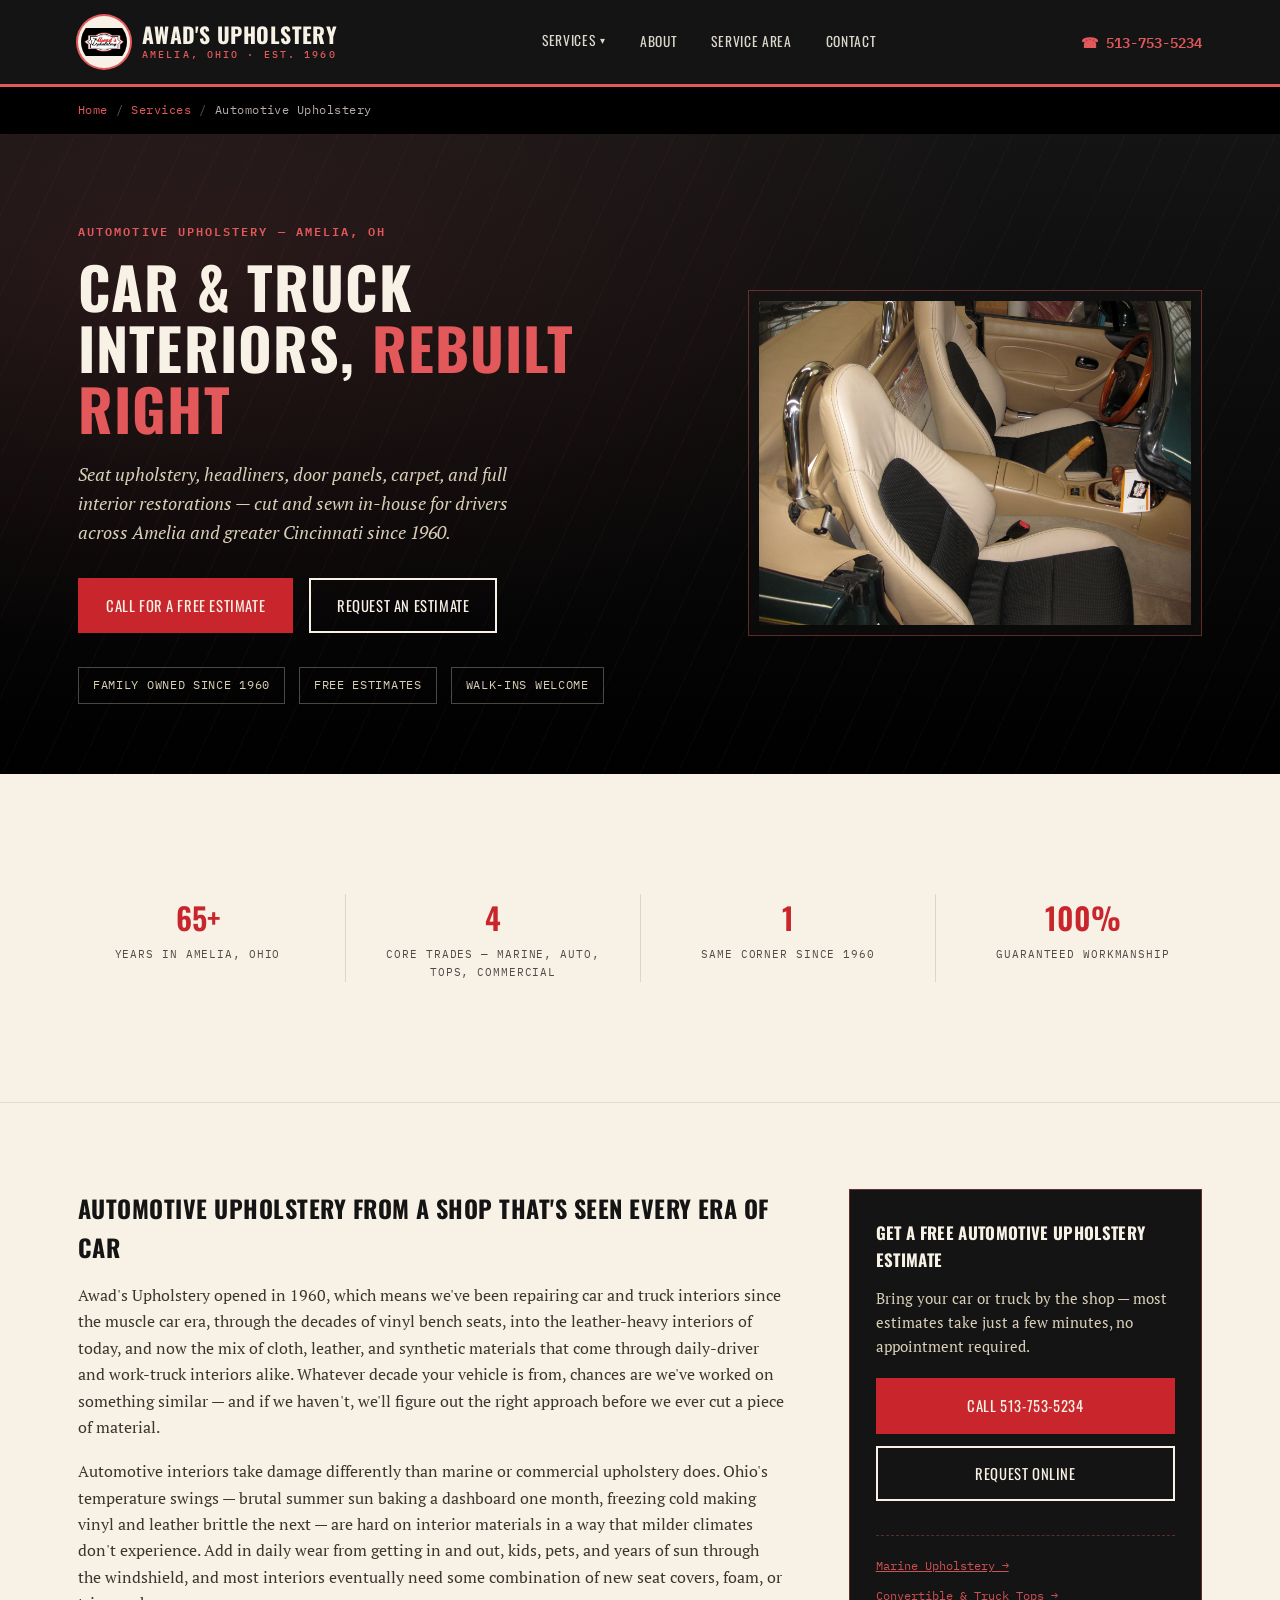
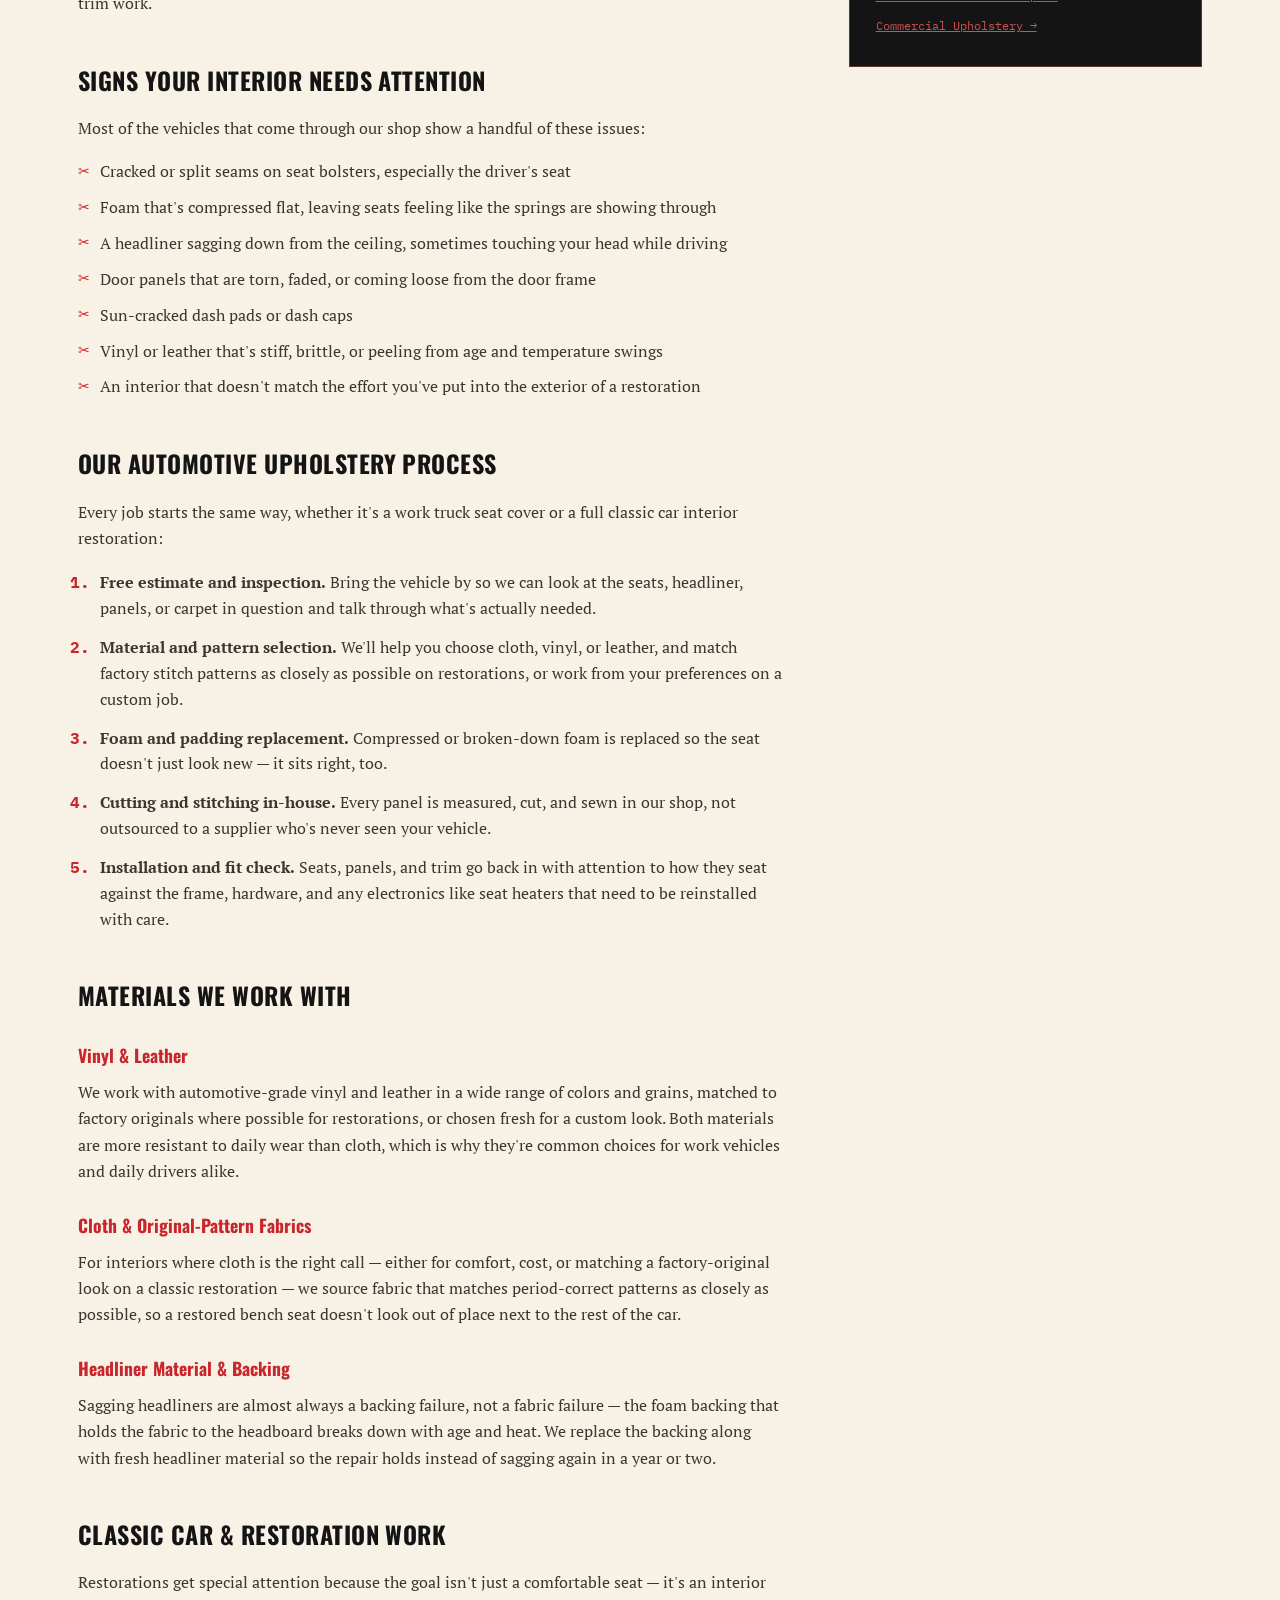
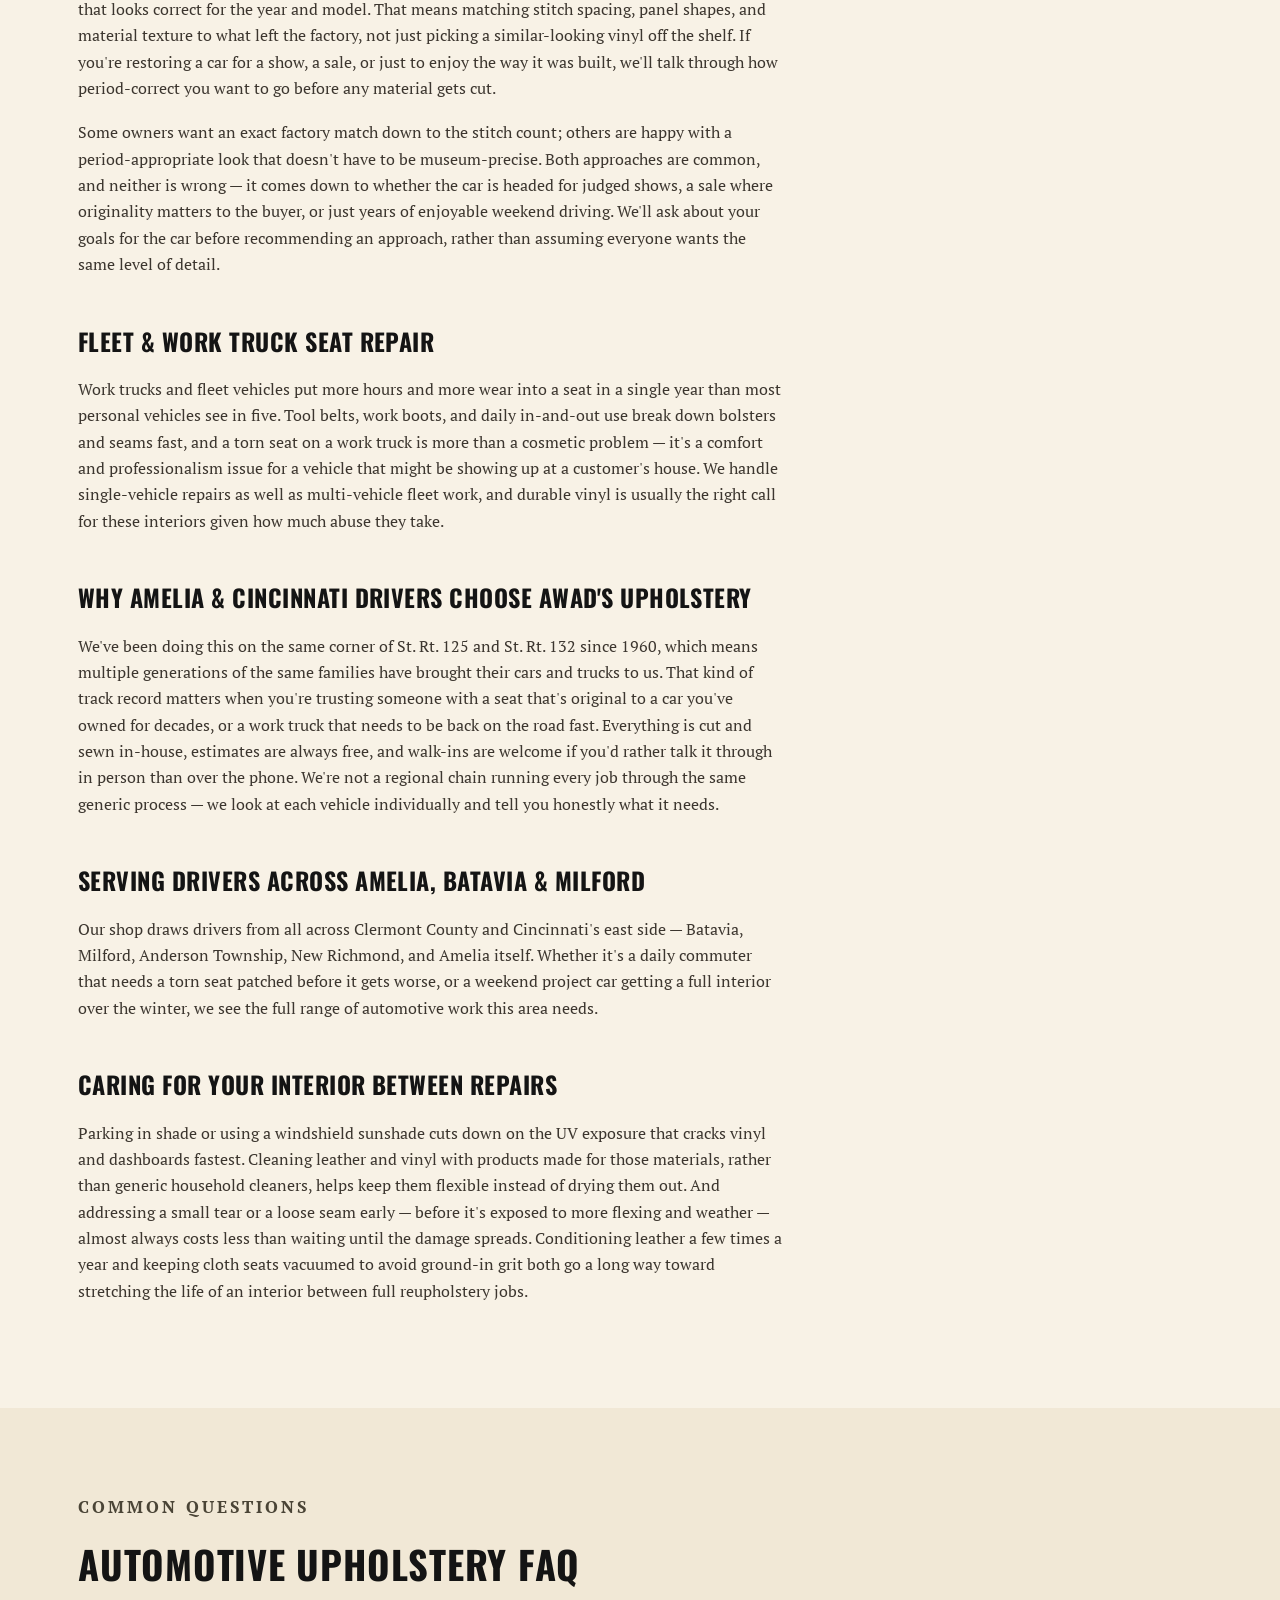
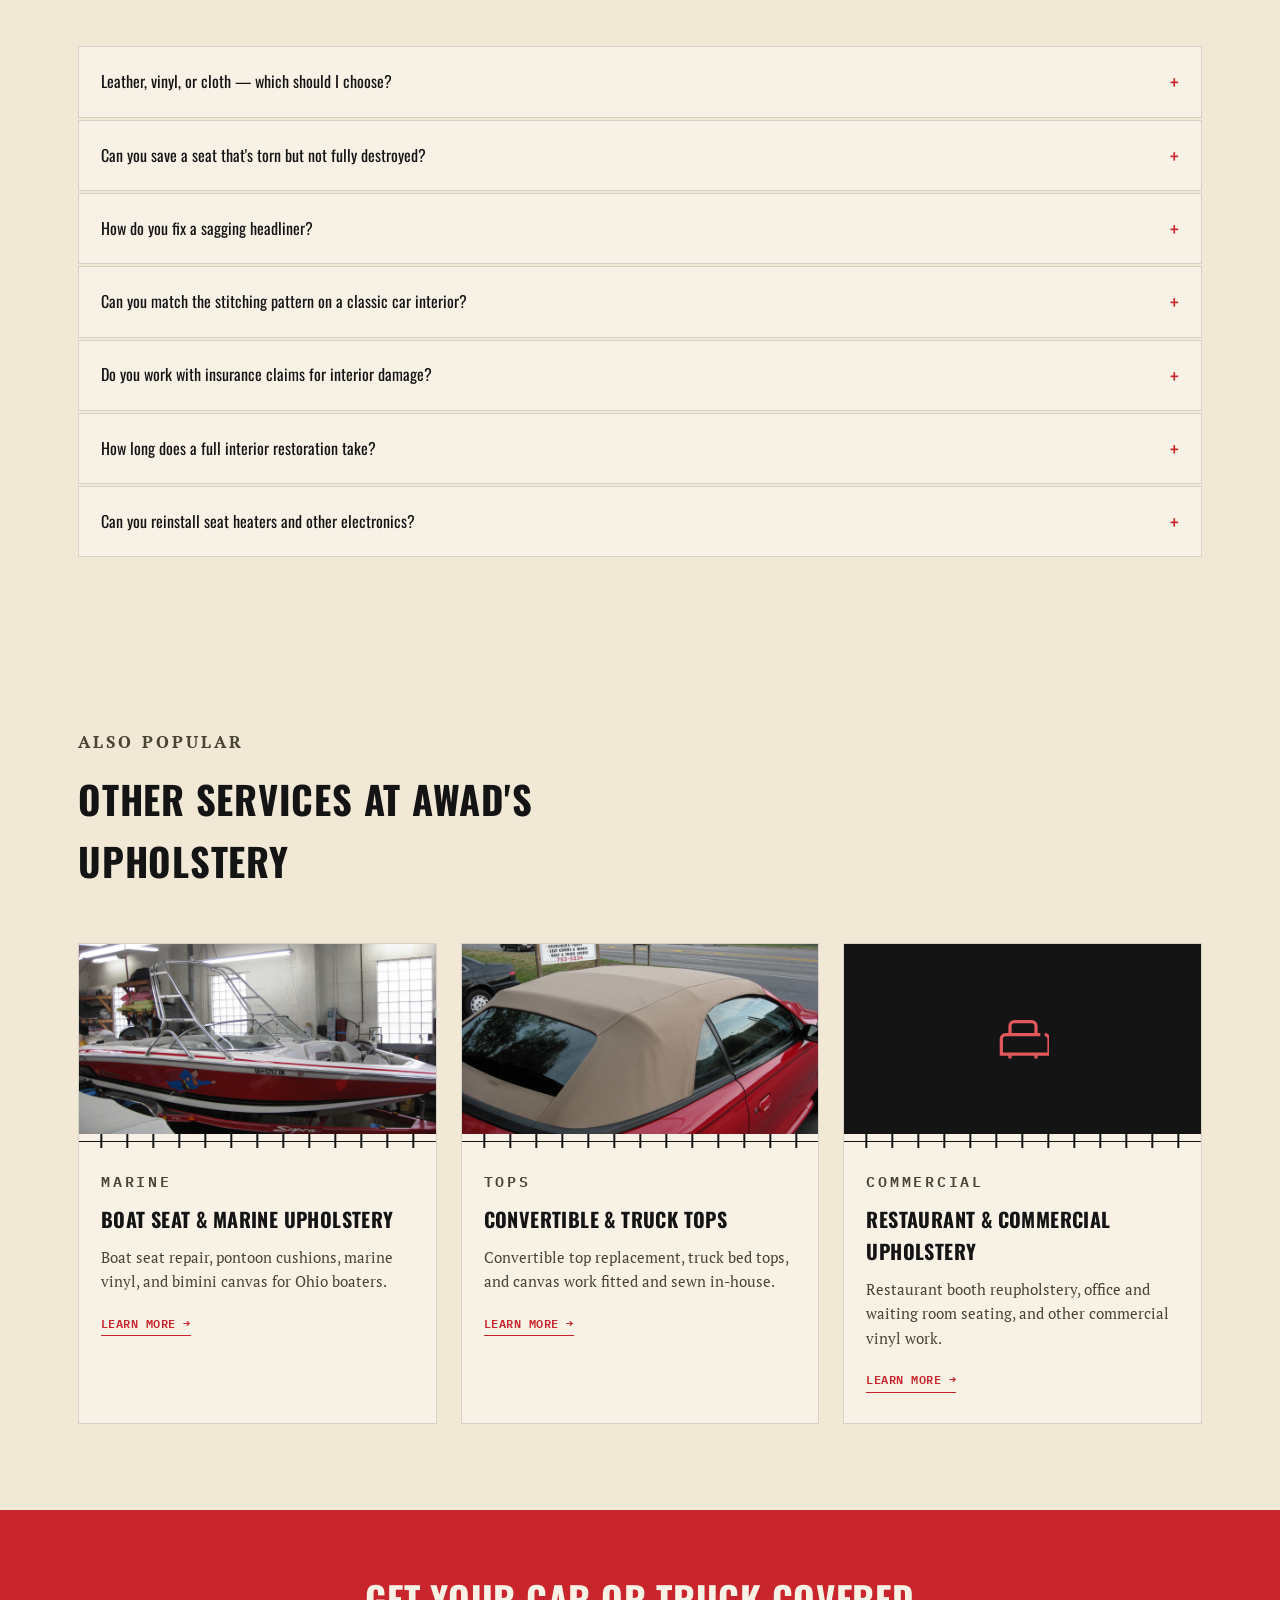
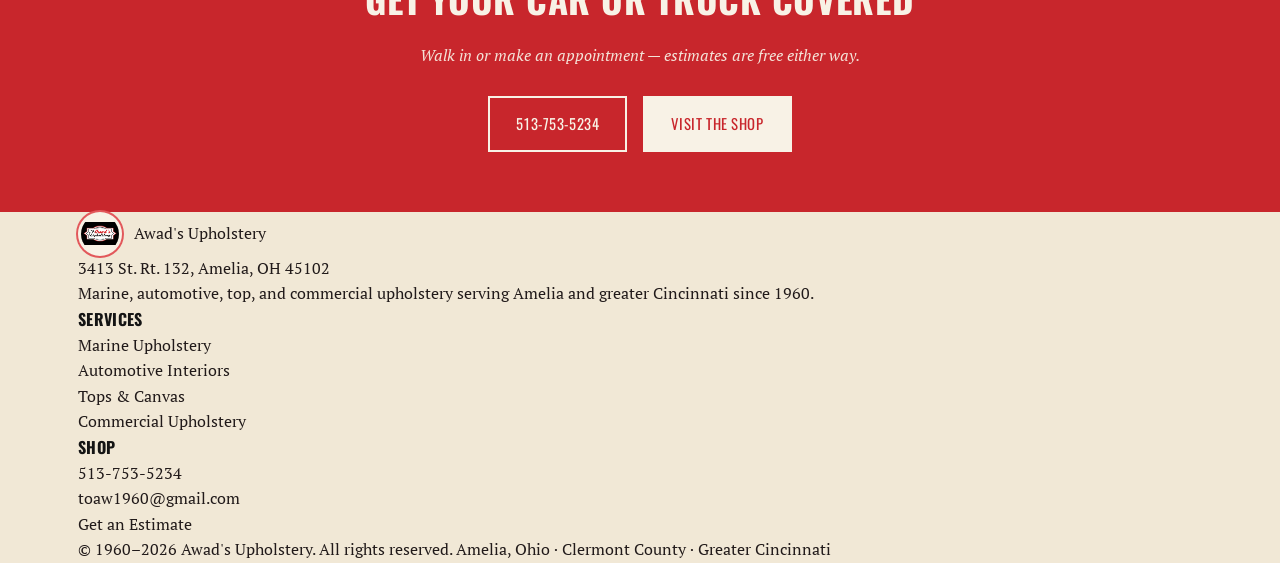
==== automotive-upholstery.html @ be7a77b3 "Build out multi-page site with dedicated service pages for SEO Extract shared CSS to css/styles.css," ====
<!DOCTYPE html>
<html lang="en">
<head>
<meta charset="UTF-8">
<meta name="viewport" content="width=device-width, initial-scale=1.0">
<title>Automotive Upholstery & Car Interior Repair in Amelia, OH | Awad's Upholstery</title>
<meta name="description" content="Car and truck seat upholstery, headliners, door panels, and full interior restorations at Awad's Upholstery in Amelia, Ohio. Serving Cincinnati drivers since 1960. Free estimates.">
<meta name="keywords" content="auto upholstery Amelia Ohio, car seat repair Cincinnati, headliner repair Ohio, door panel replacement, car interior restoration Clermont County, truck seat upholstery Batavia Ohio, classic car interior restoration Ohio">
<link rel="canonical" href="https://www.awadsupholstery.com/automotive-upholstery.html">

<meta property="og:type" content="website">
<meta property="og:title" content="Automotive Upholstery & Car Interior Repair | Awad's Upholstery">
<meta property="og:description" content="Car and truck seat upholstery, headliners, door panels, and full interior restorations in Amelia, Ohio since 1960.">
<meta property="og:url" content="https://www.awadsupholstery.com/automotive-upholstery.html">

<link rel="preconnect" href="https://fonts.googleapis.com">
<link rel="preconnect" href="https://fonts.gstatic.com" crossorigin>
<link href="https://fonts.googleapis.com/css2?family=Oswald:wght@400;500;600;700&family=PT+Serif:ital,wght@0,400;0,700;1,400&family=IBM+Plex+Mono:wght@500;600&display=swap" rel="stylesheet">
<link rel="stylesheet" href="css/styles.css">

<script type="application/ld+json">
{
  "@context": "https://schema.org",
  "@type": "Service",
  "serviceType": "Automotive Upholstery",
  "name": "Car & Truck Interior Upholstery",
  "provider": {
    "@type": "LocalBusiness",
    "name": "Awad's Upholstery",
    "image": "https://www.awadsupholstery.com/logo.png",
    "telephone": "+1-513-753-5234",
    "address": {
      "@type": "PostalAddress",
      "streetAddress": "3413 St. Rt. 132",
      "addressLocality": "Amelia",
      "addressRegion": "OH",
      "postalCode": "45102",
      "addressCountry": "US"
    }
  },
  "areaServed": ["Amelia OH","Cincinnati OH","Batavia OH","Milford OH","New Richmond OH","Anderson Township OH","Clermont County OH"],
  "url": "https://www.awadsupholstery.com/automotive-upholstery.html"
}
</script>
</head>
<body>

<header>
  <div class="nav-row">
    <a href="index.html" class="logo">
      <span class="logo-badge"><img src="images/logo-badge.png" alt="Awad's Upholstery logo"></span>
      <span class="logo-text">AWAD'S UPHOLSTERY<span>AMELIA, OHIO · EST. 1960</span></span>
    </a>
    <nav>
      <ul>
        <li class="has-dropdown">
          <a href="index.html#services">Services</a>
          <ul class="dropdown">
            <li><a href="marine-upholstery.html">Marine Upholstery</a></li>
            <li><a href="automotive-upholstery.html">Automotive Upholstery</a></li>
            <li><a href="convertible-truck-tops.html">Convertible &amp; Truck Tops</a></li>
            <li><a href="commercial-upholstery.html">Commercial Upholstery</a></li>
          </ul>
        </li>
        <li><a href="index.html#about">About</a></li>
        <li><a href="index.html#area">Service Area</a></li>
        <li><a href="index.html#contact">Contact</a></li>
      </ul>
    </nav>
    <a class="nav-phone" href="tel:+15137535234">☎ 513-753-5234</a>
    <button class="menu-toggle" aria-label="Menu">☰</button>
  </div>
</header>

<div class="breadcrumb">
  <div class="wrap"><a href="index.html">Home</a><span class="sep">/</span><a href="index.html#services">Services</a><span class="sep">/</span>Automotive Upholstery</div>
</div>

<section class="hero page-hero">
  <div class="wrap hero-grid">
    <div>
      <p class="eyebrow" style="color:var(--brass);">Automotive Upholstery — Amelia, OH</p>
      <h1>Car &amp; Truck Interiors, <em>Rebuilt Right</em></h1>
      <p class="lede">Seat upholstery, headliners, door panels, carpet, and full interior restorations — cut and sewn in-house for drivers across Amelia and greater Cincinnati since 1960.</p>
      <div class="cta-row">
        <a href="tel:+15137535234" class="btn btn-rust">Call for a Free Estimate</a>
        <a href="index.html#contact" class="btn btn-outline">Request an Estimate</a>
      </div>
      <div class="hero-badges">
        <span class="badge">Family Owned Since 1960</span>
        <span class="badge">Free Estimates</span>
        <span class="badge">Walk-Ins Welcome</span>
      </div>
    </div>
    <div class="hero-photo">
      <img src="images/automotive-interior.jpg" alt="Car interior seat upholstery restoration at Awad's Upholstery in Amelia, Ohio">
    </div>
  </div>
</section>

<section class="trust">
  <div class="wrap trust-grid">
    <div class="trust-item"><div class="num">65+</div><div class="cap">Years in Amelia, Ohio</div></div>
    <div class="trust-item"><div class="num">4</div><div class="cap">Core Trades — Marine, Auto, Tops, Commercial</div></div>
    <div class="trust-item"><div class="num">1</div><div class="cap">Same Corner Since 1960</div></div>
    <div class="trust-item"><div class="num">100%</div><div class="cap">Guaranteed Workmanship</div></div>
  </div>
</section>

<section class="content">
  <div class="wrap content-grid">
    <div class="prose">

      <h2>Automotive Upholstery From a Shop That's Seen Every Era of Car</h2>
      <p>Awad's Upholstery opened in 1960, which means we've been repairing car and truck interiors since the muscle car era, through the decades of vinyl bench seats, into the leather-heavy interiors of today, and now the mix of cloth, leather, and synthetic materials that come through daily-driver and work-truck interiors alike. Whatever decade your vehicle is from, chances are we've worked on something similar — and if we haven't, we'll figure out the right approach before we ever cut a piece of material.</p>
      <p>Automotive interiors take damage differently than marine or commercial upholstery does. Ohio's temperature swings — brutal summer sun baking a dashboard one month, freezing cold making vinyl and leather brittle the next — are hard on interior materials in a way that milder climates don't experience. Add in daily wear from getting in and out, kids, pets, and years of sun through the windshield, and most interiors eventually need some combination of new seat covers, foam, or trim work.</p>

      <h2>Signs Your Interior Needs Attention</h2>
      <p>Most of the vehicles that come through our shop show a handful of these issues:</p>
      <ul>
        <li>Cracked or split seams on seat bolsters, especially the driver's seat</li>
        <li>Foam that's compressed flat, leaving seats feeling like the springs are showing through</li>
        <li>A headliner sagging down from the ceiling, sometimes touching your head while driving</li>
        <li>Door panels that are torn, faded, or coming loose from the door frame</li>
        <li>Sun-cracked dash pads or dash caps</li>
        <li>Vinyl or leather that's stiff, brittle, or peeling from age and temperature swings</li>
        <li>An interior that doesn't match the effort you've put into the exterior of a restoration</li>
      </ul>

      <h2>Our Automotive Upholstery Process</h2>
      <p>Every job starts the same way, whether it's a work truck seat cover or a full classic car interior restoration:</p>
      <ol>
        <li><strong>Free estimate and inspection.</strong> Bring the vehicle by so we can look at the seats, headliner, panels, or carpet in question and talk through what's actually needed.</li>
        <li><strong>Material and pattern selection.</strong> We'll help you choose cloth, vinyl, or leather, and match factory stitch patterns as closely as possible on restorations, or work from your preferences on a custom job.</li>
        <li><strong>Foam and padding replacement.</strong> Compressed or broken-down foam is replaced so the seat doesn't just look new — it sits right, too.</li>
        <li><strong>Cutting and stitching in-house.</strong> Every panel is measured, cut, and sewn in our shop, not outsourced to a supplier who's never seen your vehicle.</li>
        <li><strong>Installation and fit check.</strong> Seats, panels, and trim go back in with attention to how they seat against the frame, hardware, and any electronics like seat heaters that need to be reinstalled with care.</li>
      </ol>

      <h2>Materials We Work With</h2>

      <h3>Vinyl &amp; Leather</h3>
      <p>We work with automotive-grade vinyl and leather in a wide range of colors and grains, matched to factory originals where possible for restorations, or chosen fresh for a custom look. Both materials are more resistant to daily wear than cloth, which is why they're common choices for work vehicles and daily drivers alike.</p>

      <h3>Cloth &amp; Original-Pattern Fabrics</h3>
      <p>For interiors where cloth is the right call — either for comfort, cost, or matching a factory-original look on a classic restoration — we source fabric that matches period-correct patterns as closely as possible, so a restored bench seat doesn't look out of place next to the rest of the car.</p>

      <h3>Headliner Material &amp; Backing</h3>
      <p>Sagging headliners are almost always a backing failure, not a fabric failure — the foam backing that holds the fabric to the headboard breaks down with age and heat. We replace the backing along with fresh headliner material so the repair holds instead of sagging again in a year or two.</p>

      <h2>Classic Car &amp; Restoration Work</h2>
      <p>Restorations get special attention because the goal isn't just a comfortable seat — it's an interior that looks correct for the year and model. That means matching stitch spacing, panel shapes, and material texture to what left the factory, not just picking a similar-looking vinyl off the shelf. If you're restoring a car for a show, a sale, or just to enjoy the way it was built, we'll talk through how period-correct you want to go before any material gets cut.</p>
      <p>Some owners want an exact factory match down to the stitch count; others are happy with a period-appropriate look that doesn't have to be museum-precise. Both approaches are common, and neither is wrong — it comes down to whether the car is headed for judged shows, a sale where originality matters to the buyer, or just years of enjoyable weekend driving. We'll ask about your goals for the car before recommending an approach, rather than assuming everyone wants the same level of detail.</p>

      <h2>Fleet &amp; Work Truck Seat Repair</h2>
      <p>Work trucks and fleet vehicles put more hours and more wear into a seat in a single year than most personal vehicles see in five. Tool belts, work boots, and daily in-and-out use break down bolsters and seams fast, and a torn seat on a work truck is more than a cosmetic problem — it's a comfort and professionalism issue for a vehicle that might be showing up at a customer's house. We handle single-vehicle repairs as well as multi-vehicle fleet work, and durable vinyl is usually the right call for these interiors given how much abuse they take.</p>

      <h2>Why Amelia &amp; Cincinnati Drivers Choose Awad's Upholstery</h2>
      <p>We've been doing this on the same corner of St. Rt. 125 and St. Rt. 132 since 1960, which means multiple generations of the same families have brought their cars and trucks to us. That kind of track record matters when you're trusting someone with a seat that's original to a car you've owned for decades, or a work truck that needs to be back on the road fast. Everything is cut and sewn in-house, estimates are always free, and walk-ins are welcome if you'd rather talk it through in person than over the phone. We're not a regional chain running every job through the same generic process — we look at each vehicle individually and tell you honestly what it needs.</p>

      <h2>Serving Drivers Across Amelia, Batavia &amp; Milford</h2>
      <p>Our shop draws drivers from all across Clermont County and Cincinnati's east side — Batavia, Milford, Anderson Township, New Richmond, and Amelia itself. Whether it's a daily commuter that needs a torn seat patched before it gets worse, or a weekend project car getting a full interior over the winter, we see the full range of automotive work this area needs.</p>

      <h2>Caring for Your Interior Between Repairs</h2>
      <p>Parking in shade or using a windshield sunshade cuts down on the UV exposure that cracks vinyl and dashboards fastest. Cleaning leather and vinyl with products made for those materials, rather than generic household cleaners, helps keep them flexible instead of drying them out. And addressing a small tear or a loose seam early — before it's exposed to more flexing and weather — almost always costs less than waiting until the damage spreads. Conditioning leather a few times a year and keeping cloth seats vacuumed to avoid ground-in grit both go a long way toward stretching the life of an interior between full reupholstery jobs.</p>

    </div>

    <aside class="side-cta">
      <h3>Get a Free Automotive Upholstery Estimate</h3>
      <p>Bring your car or truck by the shop — most estimates take just a few minutes, no appointment required.</p>
      <a href="tel:+15137535234" class="btn btn-rust">Call 513-753-5234</a>
      <a href="index.html#contact" class="btn btn-outline">Request Online</a>
      <ul>
        <li><a href="marine-upholstery.html">Marine Upholstery →</a></li>
        <li><a href="convertible-truck-tops.html">Convertible &amp; Truck Tops →</a></li>
        <li><a href="commercial-upholstery.html">Commercial Upholstery →</a></li>
      </ul>
    </aside>
  </div>
</section>

<section>
  <div class="wrap">
    <div class="section-head">
      <p class="eyebrow">Common Questions</p>
      <h2>Automotive Upholstery FAQ</h2>
    </div>
    <div class="faq-list">
      <details class="faq-item">
        <summary>Leather, vinyl, or cloth — which should I choose?</summary>
        <div class="faq-answer"><p>It depends on your budget, how the vehicle is used, and whether you're matching an original interior. Leather and vinyl hold up better to daily wear and are easier to clean; cloth is often the right call for a period-correct restoration. We'll talk through the trade-offs at your estimate.</p></div>
      </details>
      <details class="faq-item">
        <summary>Can you save a seat that's torn but not fully destroyed?</summary>
        <div class="faq-answer"><p>Often, yes. A single torn seam or panel can frequently be repaired without redoing the whole seat, as long as the surrounding material and foam are still in good shape. We'll let you know honestly whether a repair or full reupholstery makes more sense.</p></div>
      </details>
      <details class="faq-item">
        <summary>How do you fix a sagging headliner?</summary>
        <div class="faq-answer"><p>We remove the headliner panel, strip the old fabric and failed foam backing, and install new headliner material with fresh backing so it holds its shape against the headboard instead of sagging again.</p></div>
      </details>
      <details class="faq-item">
        <summary>Can you match the stitching pattern on a classic car interior?</summary>
        <div class="faq-answer"><p>Matching factory stitch spacing and panel shapes is a normal part of restoration work for us. Bring in photos or the original material if you have it, and we'll work to get as close to period-correct as possible.</p></div>
      </details>
      <details class="faq-item">
        <summary>Do you work with insurance claims for interior damage?</summary>
        <div class="faq-answer"><p>We can provide a written estimate you can submit to your insurance company for interior damage from an accident or other covered event. Bring in any claim paperwork you have and we'll work with what you need.</p></div>
      </details>
      <details class="faq-item">
        <summary>How long does a full interior restoration take?</summary>
        <div class="faq-answer"><p>A single seat repair might be quick, while a full interior — seats, headliner, door panels, and carpet — takes longer, especially on a restoration where pattern matching is involved. We'll give you a realistic timeline at your free estimate.</p></div>
      </details>
      <details class="faq-item">
        <summary>Can you reinstall seat heaters and other electronics?</summary>
        <div class="faq-answer"><p>Yes. When a seat has built-in heating elements or other wiring, we take care during teardown and reinstallation so those components go back in working order along with the new upholstery.</p></div>
      </details>
    </div>
  </div>
</section>

<section class="services">
  <div class="wrap">
    <div class="section-head">
      <p class="eyebrow">Also Popular</p>
      <h2>Other Services at Awad's Upholstery</h2>
    </div>
    <div class="related-grid">
      <div class="service-card">
        <a href="marine-upholstery.html"><div class="service-media"><img src="images/marine-boat.jpg" alt="Boat seat and marine upholstery repair at Awad's Upholstery"></div></a>
        <div class="stitch navy"></div>
        <div class="service-body">
          <p class="eyebrow">Marine</p>
          <h3><a href="marine-upholstery.html">Boat Seat &amp; Marine Upholstery</a></h3>
          <p>Boat seat repair, pontoon cushions, marine vinyl, and bimini canvas for Ohio boaters.</p>
          <a href="marine-upholstery.html" class="card-link">Learn More →</a>
        </div>
      </div>
      <div class="service-card">
        <a href="convertible-truck-tops.html"><div class="service-media"><img src="images/tops-convertible.jpg" alt="Convertible top replacement at Awad's Upholstery in Amelia, Ohio"></div></a>
        <div class="stitch navy"></div>
        <div class="service-body">
          <p class="eyebrow">Tops</p>
          <h3><a href="convertible-truck-tops.html">Convertible &amp; Truck Tops</a></h3>
          <p>Convertible top replacement, truck bed tops, and canvas work fitted and sewn in-house.</p>
          <a href="convertible-truck-tops.html" class="card-link">Learn More →</a>
        </div>
      </div>
      <div class="service-card">
        <a href="commercial-upholstery.html"><div class="service-media icon">
          <svg viewBox="0 0 24 24" fill="none" stroke="currentColor" stroke-width="1.5"><path d="M4 10h16M4 10a2 2 0 00-2 2v7h2m18-9a2 2 0 012 2v7h-2M6 19v2m12-2v2M6 10V6a2 2 0 012-2h8a2 2 0 012 2v4M2 19h20"/></svg>
        </div></a>
        <div class="stitch navy"></div>
        <div class="service-body">
          <p class="eyebrow">Commercial</p>
          <h3><a href="commercial-upholstery.html">Restaurant &amp; Commercial Upholstery</a></h3>
          <p>Restaurant booth reupholstery, office and waiting room seating, and other commercial vinyl work.</p>
          <a href="commercial-upholstery.html" class="card-link">Learn More →</a>
        </div>
      </div>
    </div>
  </div>
</section>

<div class="cta-banner">
  <div class="wrap">
    <h2>Get Your Car or Truck Covered</h2>
    <p>Walk in or make an appointment — estimates are free either way.</p>
    <div class="cta-row">
      <a href="tel:+15137535234" class="btn btn-outline">513-753-5234</a>
      <a href="index.html#contact" class="btn" style="background:var(--canvas-light); color:var(--rust); border-color:var(--canvas-light);">Visit the Shop</a>
    </div>
  </div>
</div>

<footer>
  <div class="wrap">
    <div class="footer-grid">
      <div>
        <div class="footer-logo" style="display:flex; align-items:center; gap:12px;">
          <span class="logo-badge" style="width:44px; height:44px;"><img src="images/logo-badge.png" alt="Awad's Upholstery logo"></span>
          Awad's Upholstery
        </div>
        <p>3413 St. Rt. 132, Amelia, OH 45102</p>
        <p>Marine, automotive, top, and commercial upholstery serving Amelia and greater Cincinnati since 1960.</p>
      </div>
      <div>
        <h4>Services</h4>
        <ul>
          <li><a href="marine-upholstery.html">Marine Upholstery</a></li>
          <li><a href="automotive-upholstery.html">Automotive Interiors</a></li>
          <li><a href="convertible-truck-tops.html">Tops &amp; Canvas</a></li>
          <li><a href="commercial-upholstery.html">Commercial Upholstery</a></li>
        </ul>
      </div>
      <div>
        <h4>Shop</h4>
        <ul>
          <li><a href="tel:+15137535234">513-753-5234</a></li>
          <li><a href="mailto:toaw1960@gmail.com">toaw1960@gmail.com</a></li>
          <li><a href="index.html#contact">Get an Estimate</a></li>
        </ul>
      </div>
    </div>
    <div class="footer-bottom">
      <span>© 1960–2026 Awad's Upholstery. All rights reserved.</span>
      <span>Amelia, Ohio · Clermont County · Greater Cincinnati</span>
    </div>
  </div>
</footer>

<script>
  document.querySelector('.menu-toggle')?.addEventListener('click', () => {
    const nav = document.querySelector('nav ul');
    const phone = document.querySelector('.nav-phone');
    const showing = nav.style.display === 'flex';
    nav.style.display = showing ? 'none' : 'flex';
    phone.style.display = showing ? 'none' : 'flex';
    nav.style.flexDirection = 'column';
    nav.style.position = 'absolute';
    nav.style.top = '68px';
    nav.style.left = '0';
    nav.style.right = '0';
    nav.style.background = 'var(--navy)';
    nav.style.padding = '20px 28px';
    nav.style.gap = '16px';
  });
</script>

</body>
</html>
---- css/styles.css ----
:root{
  --navy:#141414;
  --navy-deep:#000000;
  --canvas:#F1E8D6;
  --canvas-light:#F8F2E6;
  --tan:#8C3A35;
  --rust:#C8262C;
  --brass:#E2585B;
  --ink:#211A1A;
  --display: 'Oswald', sans-serif;
  --body: 'PT Serif', serif;
  --mono: 'IBM Plex Mono', monospace;
}

*{box-sizing:border-box; margin:0; padding:0;}
html{scroll-behavior:smooth;}
body{
  font-family:var(--body);
  color:var(--ink);
  background:var(--canvas);
  line-height:1.6;
  -webkit-font-smoothing:antialiased;
}
img{max-width:100%; display:block;}
a{color:inherit; text-decoration:none;}
ul{list-style:none;}
h1,h2,h3,h4{font-family:var(--display); text-transform:uppercase; letter-spacing:0.02em; color:var(--navy);}
.eyebrow{
  font-family:var(--mono);
  font-size:0.72rem;
  letter-spacing:0.18em;
  text-transform:uppercase;
  color:var(--rust);
  font-weight:600;
}
.wrap{max-width:1180px; margin:0 auto; padding:0 28px;}
.btn{
  display:inline-flex;
  align-items:center;
  gap:8px;
  font-family:var(--display);
  text-transform:uppercase;
  letter-spacing:0.04em;
  font-size:0.92rem;
  padding:14px 26px;
  border:2px solid transparent;
  cursor:pointer;
  transition:all .18s ease;
}
.btn-rust{background:var(--rust); color:var(--canvas-light); border-color:var(--rust);}
.btn-rust:hover{background:transparent; color:var(--rust);}
.btn-outline{background:transparent; color:var(--canvas-light); border-color:var(--canvas-light);}
.btn-outline:hover{background:var(--canvas-light); color:var(--navy);}
.btn-navy{background:var(--navy); color:var(--canvas-light); border-color:var(--navy);}
.btn-navy:hover{background:transparent; color:var(--navy);}

/* stitch divider — the signature motif */
.stitch{
  width:100%;
  height:14px;
  background-repeat:repeat-x;
  background-position:center;
  background-size:26px 14px;
  background-image:
    linear-gradient(90deg, transparent 46%, currentColor 46%, currentColor 54%, transparent 54%),
    linear-gradient(90deg, currentColor 0, currentColor 100%);
  background-size:26px 14px, 100% 1px;
  background-position:center, center;
}
.stitch.navy{color:var(--navy);}
.stitch.brass{color:var(--brass);}
.stitch.rust{color:var(--rust);}

/* HEADER */
header{
  position:sticky; top:0; z-index:50;
  background:var(--navy);
  border-bottom:3px solid var(--brass);
}
.nav-row{
  display:flex; align-items:center; justify-content:space-between;
  padding:16px 28px;
  max-width:1180px; margin:0 auto;
}
.logo{
  display:flex; align-items:center; gap:12px;
  font-family:var(--display); font-weight:700; font-size:1.35rem;
  color:var(--canvas-light); letter-spacing:0.02em; line-height:1;
}
.logo-badge{
  width:52px; height:52px; border-radius:50%;
  background:var(--canvas-light);
  display:flex; align-items:center; justify-content:center;
  padding:3px; flex-shrink:0;
  box-shadow:0 0 0 2px var(--brass);
}
.logo-badge img{width:100%; height:100%; object-fit:contain; border-radius:50%;}
.logo-text{display:flex; flex-direction:column;}
.logo-text span{font-family:var(--mono); font-size:0.6rem; letter-spacing:0.22em; color:var(--brass); margin-top:4px; font-weight:500;}
nav ul{display:flex; gap:30px; align-items:center;}
nav a{
  font-family:var(--display); font-size:0.85rem; letter-spacing:0.05em;
  text-transform:uppercase; color:var(--canvas-light); opacity:.88;
  padding:6px 2px; border-bottom:2px solid transparent;
}
nav a:hover{opacity:1; border-color:var(--brass);}
.nav-phone{
  font-family:var(--mono); color:var(--brass); font-size:0.9rem; font-weight:600;
  display:flex; align-items:center; gap:8px;
}
.menu-toggle{display:none; background:none; border:none; color:var(--canvas-light); font-size:1.6rem; cursor:pointer;}

/* nav dropdown */
.has-dropdown{position:relative;}
.has-dropdown > a{display:flex; align-items:center; gap:5px;}
.has-dropdown > a::after{content:"▾"; font-size:0.7em;}
.dropdown{
  display:none; flex-direction:column;
  position:absolute; top:100%; left:0; margin-top:12px;
  background:var(--navy); border:1px solid rgba(226,88,91,0.35);
  min-width:230px; padding:8px 0; gap:0;
  box-shadow:0 18px 30px -14px rgba(0,0,0,0.5);
}
.has-dropdown:hover .dropdown,
.has-dropdown:focus-within .dropdown{display:flex;}
.dropdown li{width:100%;}
.dropdown a{
  display:block; padding:11px 18px; font-size:0.78rem;
  border-bottom:none; white-space:nowrap; opacity:.85;
}
.dropdown a:hover{opacity:1; background:rgba(226,88,91,0.12);}

/* HERO */
.hero{
  background:
    radial-gradient(ellipse at 15% 20%, rgba(226,88,91,0.12), transparent 55%),
    linear-gradient(180deg, var(--navy) 0%, var(--navy-deep) 100%);
  color:var(--canvas-light);
  padding:88px 0 70px;
  position:relative;
  overflow:hidden;
}
.hero::before{
  content:"";
  position:absolute; inset:0;
  background-image: repeating-linear-gradient(115deg, rgba(226,88,91,0.05) 0px, rgba(226,88,91,0.05) 1px, transparent 1px, transparent 34px);
  pointer-events:none;
}
.hero-grid{
  display:grid; grid-template-columns:1.15fr 0.85fr; gap:56px; align-items:center;
  position:relative; z-index:1;
}
.hero h1{
  color:var(--canvas-light);
  font-size:clamp(2.2rem, 4.6vw, 3.6rem);
  line-height:1.06;
  margin:16px 0 20px;
}
.hero h1 em{font-style:normal; color:var(--brass);}
.hero p.lede{
  font-family:var(--body); font-style:italic; font-size:1.15rem;
  color:#D9CFB8; max-width:52ch; margin-bottom:30px;
}
.hero-badges{display:flex; gap:14px; margin-top:34px; flex-wrap:wrap;}
.badge{
  font-family:var(--mono); font-size:0.72rem; letter-spacing:0.06em;
  border:1px solid rgba(241,232,214,0.3); padding:8px 14px;
  color:#D9CFB8; text-transform:uppercase;
}
.cta-row{display:flex; gap:16px; flex-wrap:wrap;}
.hero-panel{
  border:1px solid rgba(226,88,91,0.4);
  background:rgba(20,20,20,0.4);
  padding:34px 30px;
}
.hero-panel h3{color:var(--brass); font-size:1rem; margin-bottom:18px; letter-spacing:0.08em;}
.hero-panel .est-since{
  font-family:var(--display); font-weight:700; font-size:4.2rem; line-height:1;
  color:var(--canvas-light); margin-bottom:6px;
}
.hero-panel .est-since + p{font-family:var(--mono); font-size:0.78rem; color:var(--brass); letter-spacing:0.1em; margin-bottom:26px;}
.hero-stat-list{display:flex; flex-direction:column; gap:14px;}
.hero-stat-list li{
  display:flex; justify-content:space-between; font-family:var(--mono); font-size:0.82rem;
  color:#D9CFB8; border-bottom:1px dashed rgba(241,232,214,0.2); padding-bottom:10px;
}
.hero-stat-list li b{color:var(--canvas-light); font-weight:600;}

/* page hero (service pages) */
.page-hero .hero-photo{
  border:1px solid rgba(226,88,91,0.4); padding:10px; background:rgba(20,20,20,0.4);
}
.page-hero .hero-photo img{filter:grayscale(10%) contrast(1.05);}

/* breadcrumb */
.breadcrumb{
  background:var(--navy-deep); padding:14px 0;
  font-family:var(--mono); font-size:0.74rem; letter-spacing:0.04em;
  color:#B9AFAA;
}
.breadcrumb a{color:var(--brass);}
.breadcrumb a:hover{text-decoration:underline;}
.breadcrumb span.sep{margin:0 8px; opacity:.5;}

/* TRUST STRIP */
.trust{background:var(--canvas-light); border-bottom:1px solid rgba(20,20,20,0.1);}
.trust-grid{
  display:grid; grid-template-columns:repeat(4,1fr);
  padding:34px 0;
}
.trust-item{
  text-align:center; padding:0 18px; border-left:1px solid rgba(20,20,20,0.12);
}
.trust-item:first-child{border-left:none;}
.trust-item .num{font-family:var(--display); font-size:1.9rem; color:var(--rust); font-weight:600;}
.trust-item .cap{font-family:var(--mono); font-size:0.7rem; letter-spacing:0.08em; text-transform:uppercase; color:var(--navy); opacity:.75; margin-top:4px;}

section{padding:86px 0;}
.section-head{max-width:640px; margin-bottom:52px;}
.section-head h2{font-size:clamp(1.7rem,3vw,2.5rem); margin:12px 0 14px;}
.section-head p{font-family:var(--body); color:#4a4436; font-size:1.05rem;}

/* SERVICES */
.services{background:var(--canvas);}
.service-grid{display:grid; grid-template-columns:repeat(4,1fr); gap:24px;}
.service-card{
  background:var(--canvas-light);
  border:1px solid rgba(20,20,20,0.14);
  position:relative;
  padding:0 0 30px;
  transition:transform .2s ease, box-shadow .2s ease;
}
.service-card:hover{transform:translateY(-6px); box-shadow:0 18px 30px -18px rgba(20,20,20,0.35);}
.service-card .stitch{margin-bottom:0;}
.service-media{
  height:190px; overflow:hidden;
  background:var(--navy);
}
.service-media img{width:100%; height:100%; object-fit:cover; transition:transform .3s ease;}
.service-card:hover .service-media img{transform:scale(1.05);}
.service-media.icon{display:flex; align-items:center; justify-content:center; color:var(--brass);}
.service-media.icon svg{width:52px; height:52px;}
.service-body{padding:22px 22px 0;}
.service-body .eyebrow{margin-bottom:8px;}
.service-body h3{font-size:1.25rem; margin-bottom:10px;}
.service-body p{font-size:0.96rem; color:#4a4436; margin-bottom:16px;}
.service-body .kw{font-family:var(--mono); font-size:0.72rem; color:var(--tan); letter-spacing:0.02em;}
.card-link{
  display:inline-flex; align-items:center; gap:6px;
  font-family:var(--mono); font-size:0.76rem; font-weight:600;
  color:var(--rust); letter-spacing:0.04em; text-transform:uppercase;
  border-bottom:1px solid var(--rust); padding-bottom:2px;
}
.card-link:hover{color:var(--tan); border-color:var(--tan);}

/* smaller related-services variant used on service pages */
.related-grid{display:grid; grid-template-columns:repeat(3,1fr); gap:24px;}

/* ABOUT */
.about{background:var(--navy); color:var(--canvas-light); position:relative; overflow:hidden;}
.about-grid{display:grid; grid-template-columns:0.9fr 1.1fr; gap:60px; align-items:center;}
.about-frame{
  border:1px solid rgba(226,88,91,0.5);
  padding:14px;
  position:relative;
}
.about-frame img{filter:grayscale(15%) contrast(1.05);}
.stamp{
  position:absolute; top:-18px; right:-18px;
  background:var(--rust); color:var(--canvas-light);
  font-family:var(--display); font-weight:700; text-transform:uppercase;
  font-size:0.92rem; letter-spacing:0.05em;
  padding:14px 16px; transform:rotate(6deg);
  border:2px solid var(--canvas-light);
  box-shadow:0 8px 18px rgba(0,0,0,0.35);
  text-align:center; line-height:1.3;
}
.about h2{color:var(--canvas-light);}
.about .eyebrow{color:var(--brass);}
.about p{font-family:var(--body); color:#D9CFB8; margin-bottom:16px; font-size:1.03rem;}
.about-founder{
  margin-top:24px; padding-top:20px; border-top:1px dashed rgba(226,88,91,0.4);
  font-family:var(--mono); font-size:0.8rem; color:var(--brass);
}

/* SERVICE AREA */
.area{background:var(--canvas-light);}
.area-grid{display:grid; grid-template-columns:1fr 1fr; gap:60px; align-items:start;}
.chip-cloud{display:flex; flex-wrap:wrap; gap:10px;}
.chip{
  font-family:var(--mono); font-size:0.82rem;
  border:1px solid var(--navy); color:var(--navy);
  padding:9px 16px;
}
.chip.hub{background:var(--navy); color:var(--canvas-light); font-weight:600;}
.area-copy p{font-family:var(--body); color:#4a4436; margin-bottom:16px; font-size:1.02rem;}
.mile-note{
  margin-top:22px; font-family:var(--mono); font-size:0.78rem; color:var(--tan);
  border-left:3px solid var(--brass); padding-left:14px;
}

/* CTA BANNER */
.cta-banner{
  background:var(--rust); color:var(--canvas-light);
  padding:60px 0; text-align:center;
}
.cta-banner h2{color:var(--canvas-light); font-size:clamp(1.6rem,3.4vw,2.3rem); margin-bottom:14px;}
.cta-banner p{font-family:var(--body); font-style:italic; margin-bottom:28px; opacity:.92;}
.cta-banner .cta-row{justify-content:center;}

/* CONTACT */
.contact{background:var(--canvas);}
.contact-grid{display:grid; grid-template-columns:1fr 1fr; gap:60px;}
.map-frame{
  grid-column:1 / -1; margin-top:16px;
  border:1px solid rgba(226,88,91,0.4); padding:10px;
  background:var(--canvas-light);
}
.map-frame iframe{display:block; width:100%; height:360px; border:0;}
.info-block h3{font-size:1.1rem; margin-bottom:14px; color:var(--navy);}
.info-line{
  display:flex; gap:14px; padding:14px 0; border-bottom:1px solid rgba(20,20,20,0.14);
  font-family:var(--body); font-size:1rem;
}
.info-line .lbl{font-family:var(--mono); font-size:0.7rem; text-transform:uppercase; letter-spacing:0.08em; color:var(--tan); min-width:90px; padding-top:2px;}
.hours-table{width:100%; margin-top:6px;}
.hours-table td{font-family:var(--mono); font-size:0.85rem; padding:8px 0; border-bottom:1px dashed rgba(20,20,20,0.14);}
.hours-table td:last-child{text-align:right; color:var(--navy); font-weight:600;}

form{display:flex; flex-direction:column; gap:16px;}
form label{font-family:var(--mono); font-size:0.72rem; text-transform:uppercase; letter-spacing:0.08em; color:var(--navy); margin-bottom:6px; display:block;}
form input, form textarea{
  width:100%; padding:13px 14px; font-family:var(--body); font-size:0.98rem;
  border:1px solid rgba(20,20,20,0.3); background:var(--canvas-light); color:var(--ink);
}
form input:focus, form textarea:focus{outline:2px solid var(--brass); outline-offset:1px;}
form textarea{min-height:120px; resize:vertical;}
.form-note{font-family:var(--mono); font-size:0.72rem; color:var(--tan);}

/* LONG-FORM CONTENT (service pages) */
.content{background:var(--canvas-light);}
.content-grid{display:grid; grid-template-columns:2fr 1fr; gap:64px; align-items:start;}
.prose h2{font-size:1.5rem; margin:44px 0 16px;}
.prose h2:first-child{margin-top:0;}
.prose h3{font-size:1.1rem; color:var(--rust); margin:26px 0 10px; text-transform:none; letter-spacing:0;}
.prose p{font-family:var(--body); color:#3c362f; font-size:1.03rem; margin-bottom:18px;}
.prose ul{margin:0 0 20px; display:flex; flex-direction:column; gap:10px;}
.prose ul li{
  font-family:var(--body); color:#3c362f; font-size:1.01rem;
  padding-left:22px; position:relative;
}
.prose ul li::before{
  content:"✂"; position:absolute; left:0; top:0.1em;
  color:var(--rust); font-size:0.85em;
}
.prose ol{margin:0 0 20px 22px; display:flex; flex-direction:column; gap:12px;}
.prose ol li{font-family:var(--body); color:#3c362f; font-size:1.01rem;}
.prose ol li::marker{color:var(--rust); font-weight:700; font-family:var(--mono);}

/* sidebar CTA box on service pages */
.side-cta{
  background:var(--navy); color:var(--canvas-light);
  padding:30px 26px; border:1px solid rgba(226,88,91,0.4); position:sticky; top:100px;
}
.side-cta h3{color:var(--canvas-light); font-size:1.05rem; margin-bottom:12px;}
.side-cta p{font-family:var(--body); color:#D9CFB8; font-size:0.94rem; margin-bottom:20px;}
.side-cta .btn{width:100%; justify-content:center; margin-bottom:12px;}
.side-cta ul{display:flex; flex-direction:column; gap:10px; margin-top:22px; padding-top:20px; border-top:1px dashed rgba(226,88,91,0.35);}
.side-cta ul li{font-family:var(--mono); font-size:0.78rem; color:var(--brass);}
.side-cta ul li a{text-decoration:underline; opacity:.9;}
.side-cta ul li a:hover{opacity:1;}

/* FAQ */
.faq-list{display:flex; flex-direction:column; gap:2px;}
.faq-item{
  background:var(--canvas-light); border:1px solid rgba(20,20,20,0.14);
}
.faq-item summary{
  cursor:pointer; padding:18px 22px; font-family:var(--display);
  font-size:1rem; text-transform:none; letter-spacing:0; color:var(--navy);
  list-style:none; display:flex; justify-content:space-between; align-items:center; gap:16px;
}
.faq-item summary::-webkit-details-marker{display:none;}
.faq-item summary::after{content:"+"; font-size:1.3rem; color:var(--rust); flex-shrink:0;}
.faq-item[open] summary::after{content:"–";}
.faq-item .faq-answer{padding:0 22px 20px; font-family:var(--body); color:#4a4436; font-size:0.98rem;}

@media (max-width:1100px){
  .service-grid{grid-template-columns:repeat(2,1fr);}
  .related-grid{grid-template-columns:1fr 1fr;}
}

@media (max-width:920px){
  nav ul, .nav-phone{display:none;}
  .menu-toggle{display:block;}
  .hero-grid, .about-grid, .area-grid, .contact-grid, .content-grid{grid-template-columns:1fr;}
  .service-grid{grid-template-columns:1fr;}
  .related-grid{grid-template-columns:1fr;}
  .trust-grid{grid-template-columns:repeat(2,1fr); row-gap:24px;}
  .trust-item:nth-child(3){border-left:none;}
  section{padding:60px 0;}
  .has-dropdown .dropdown{display:flex; position:static; border:none; background:none; margin-top:4px; padding-left:12px;}
  .side-cta{position:static;}
}
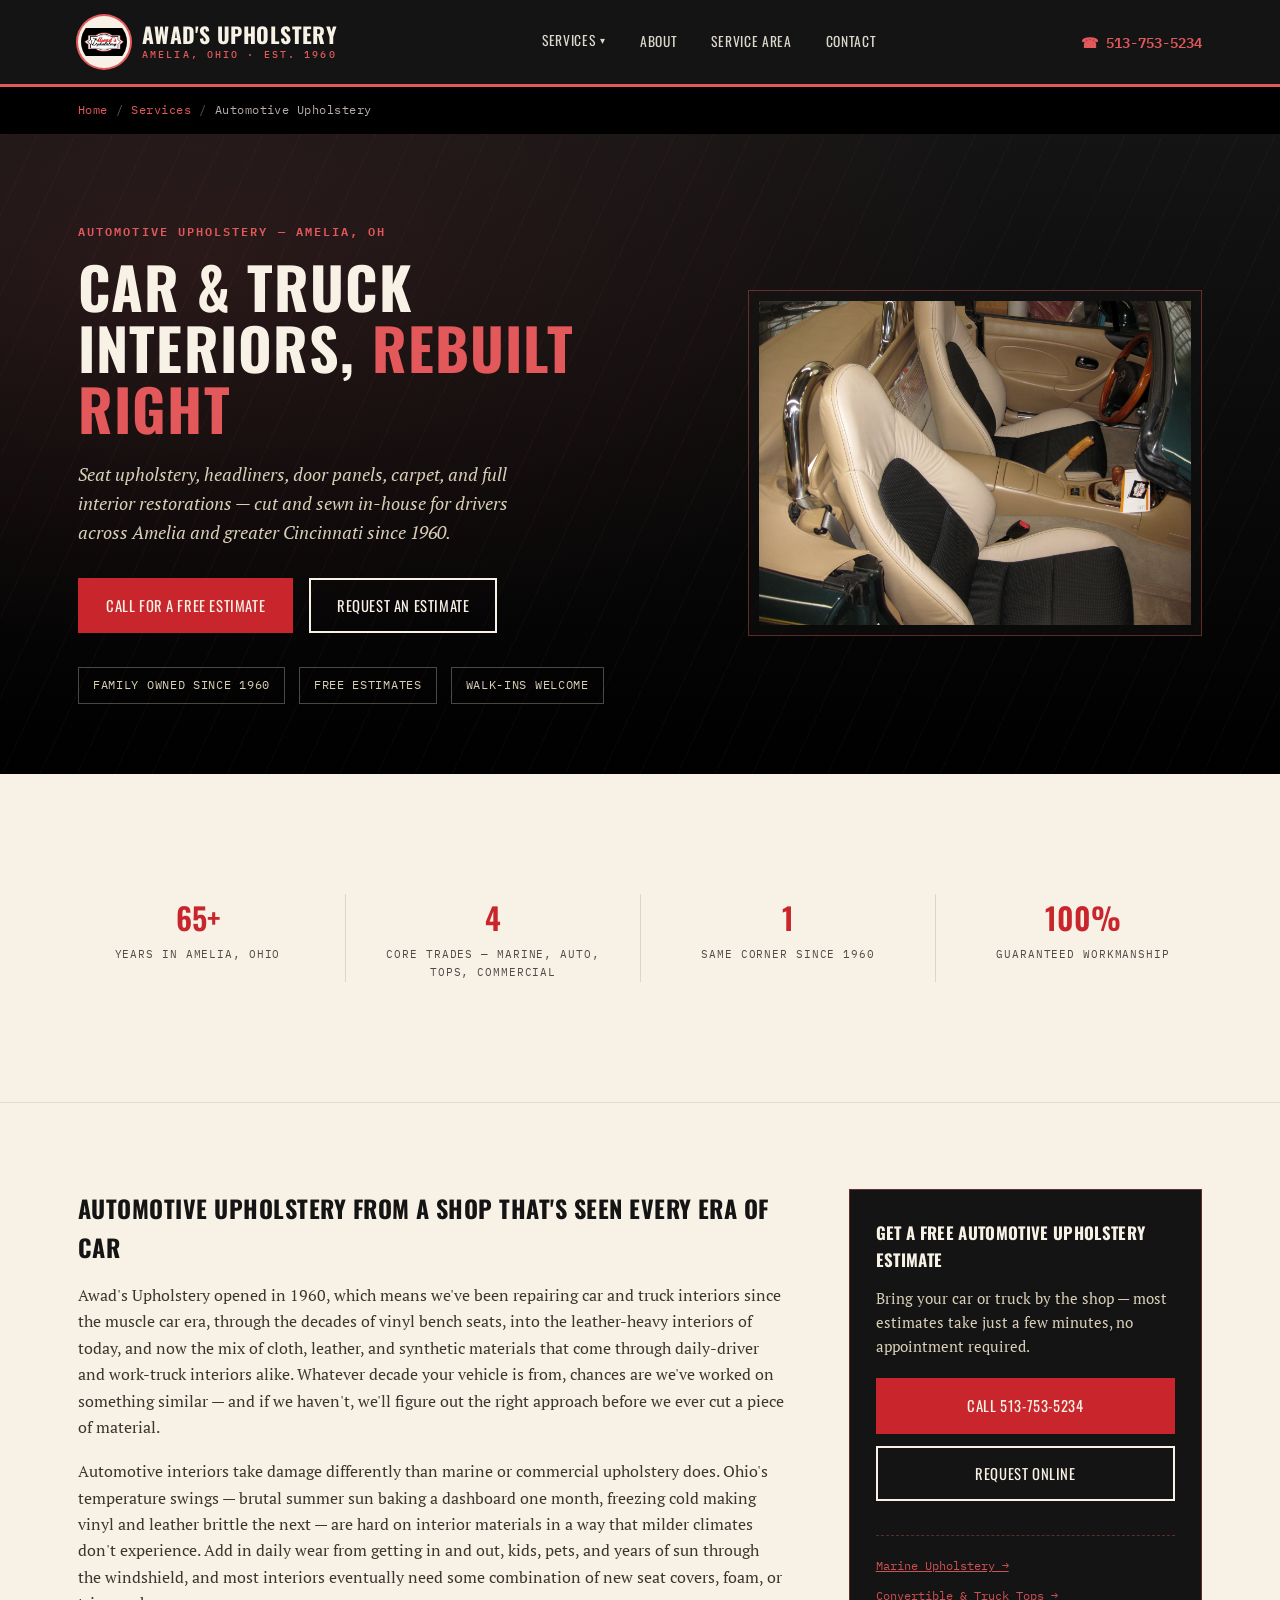
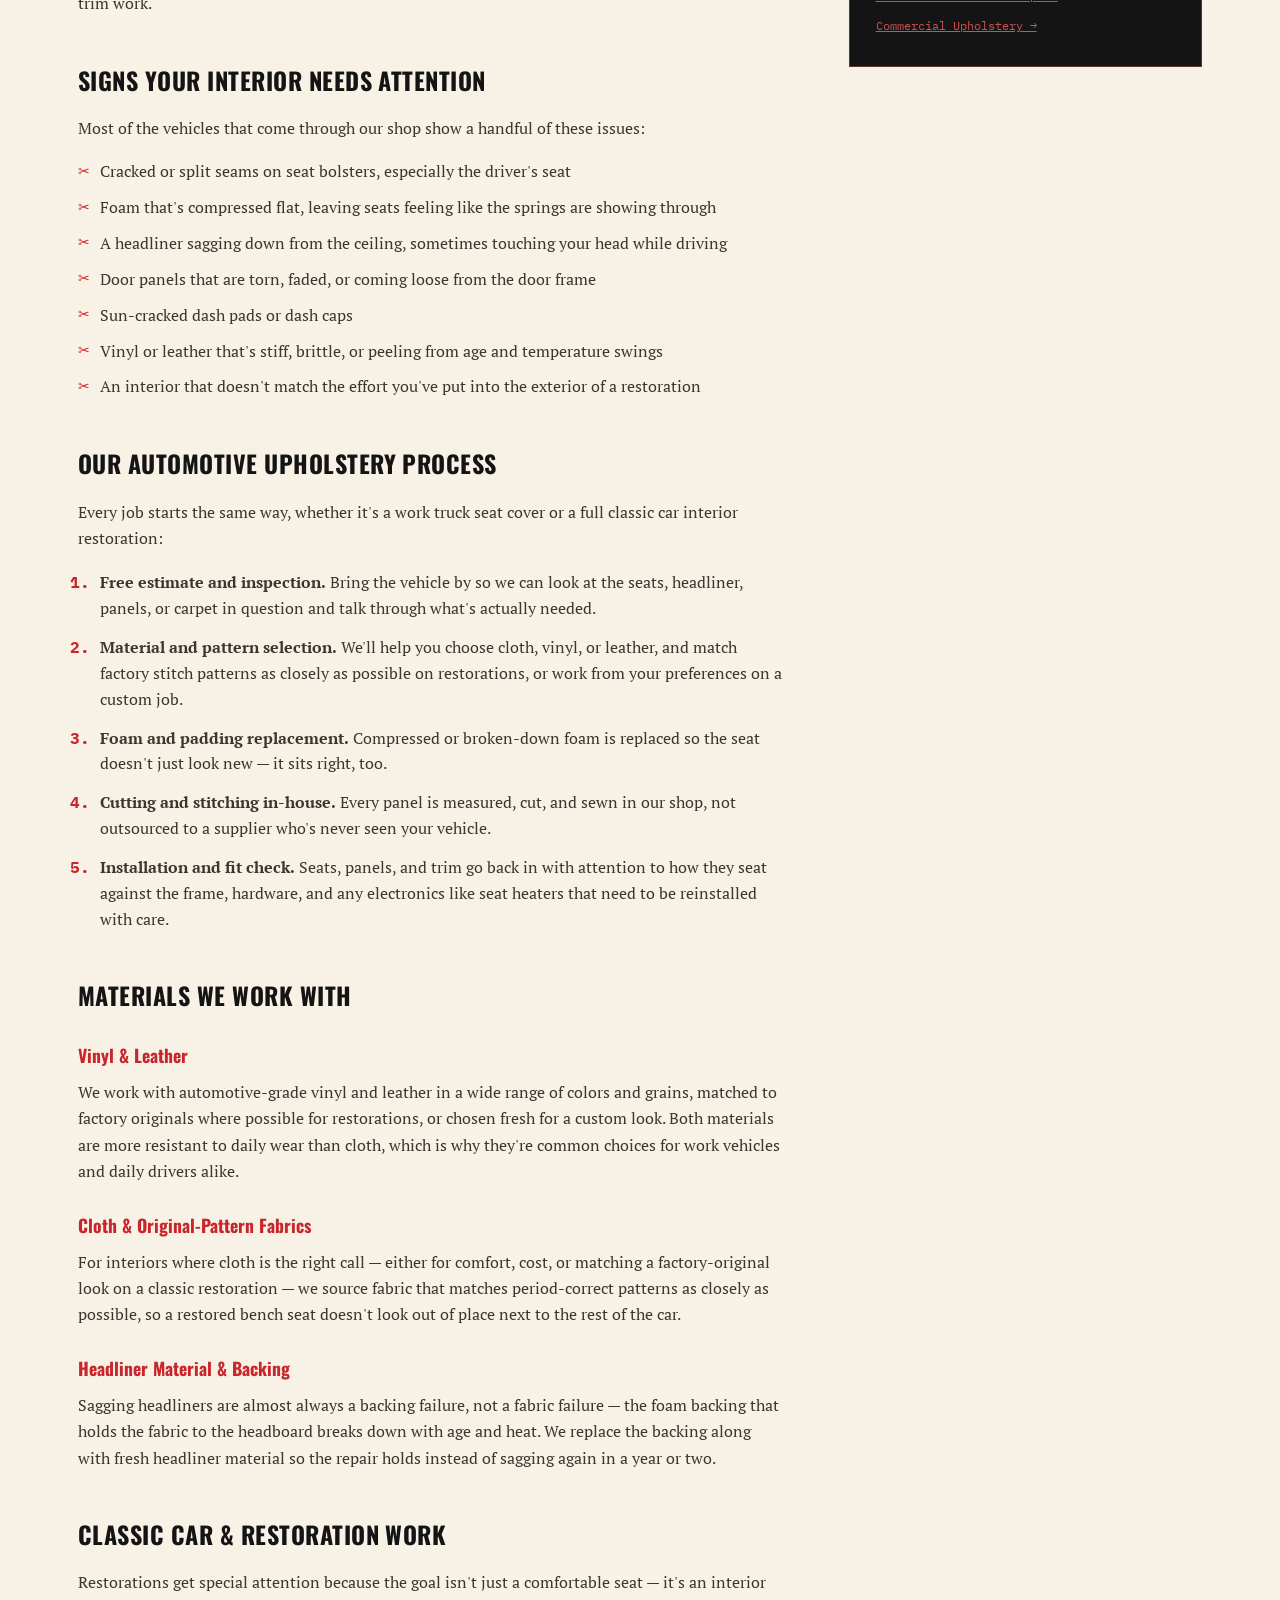
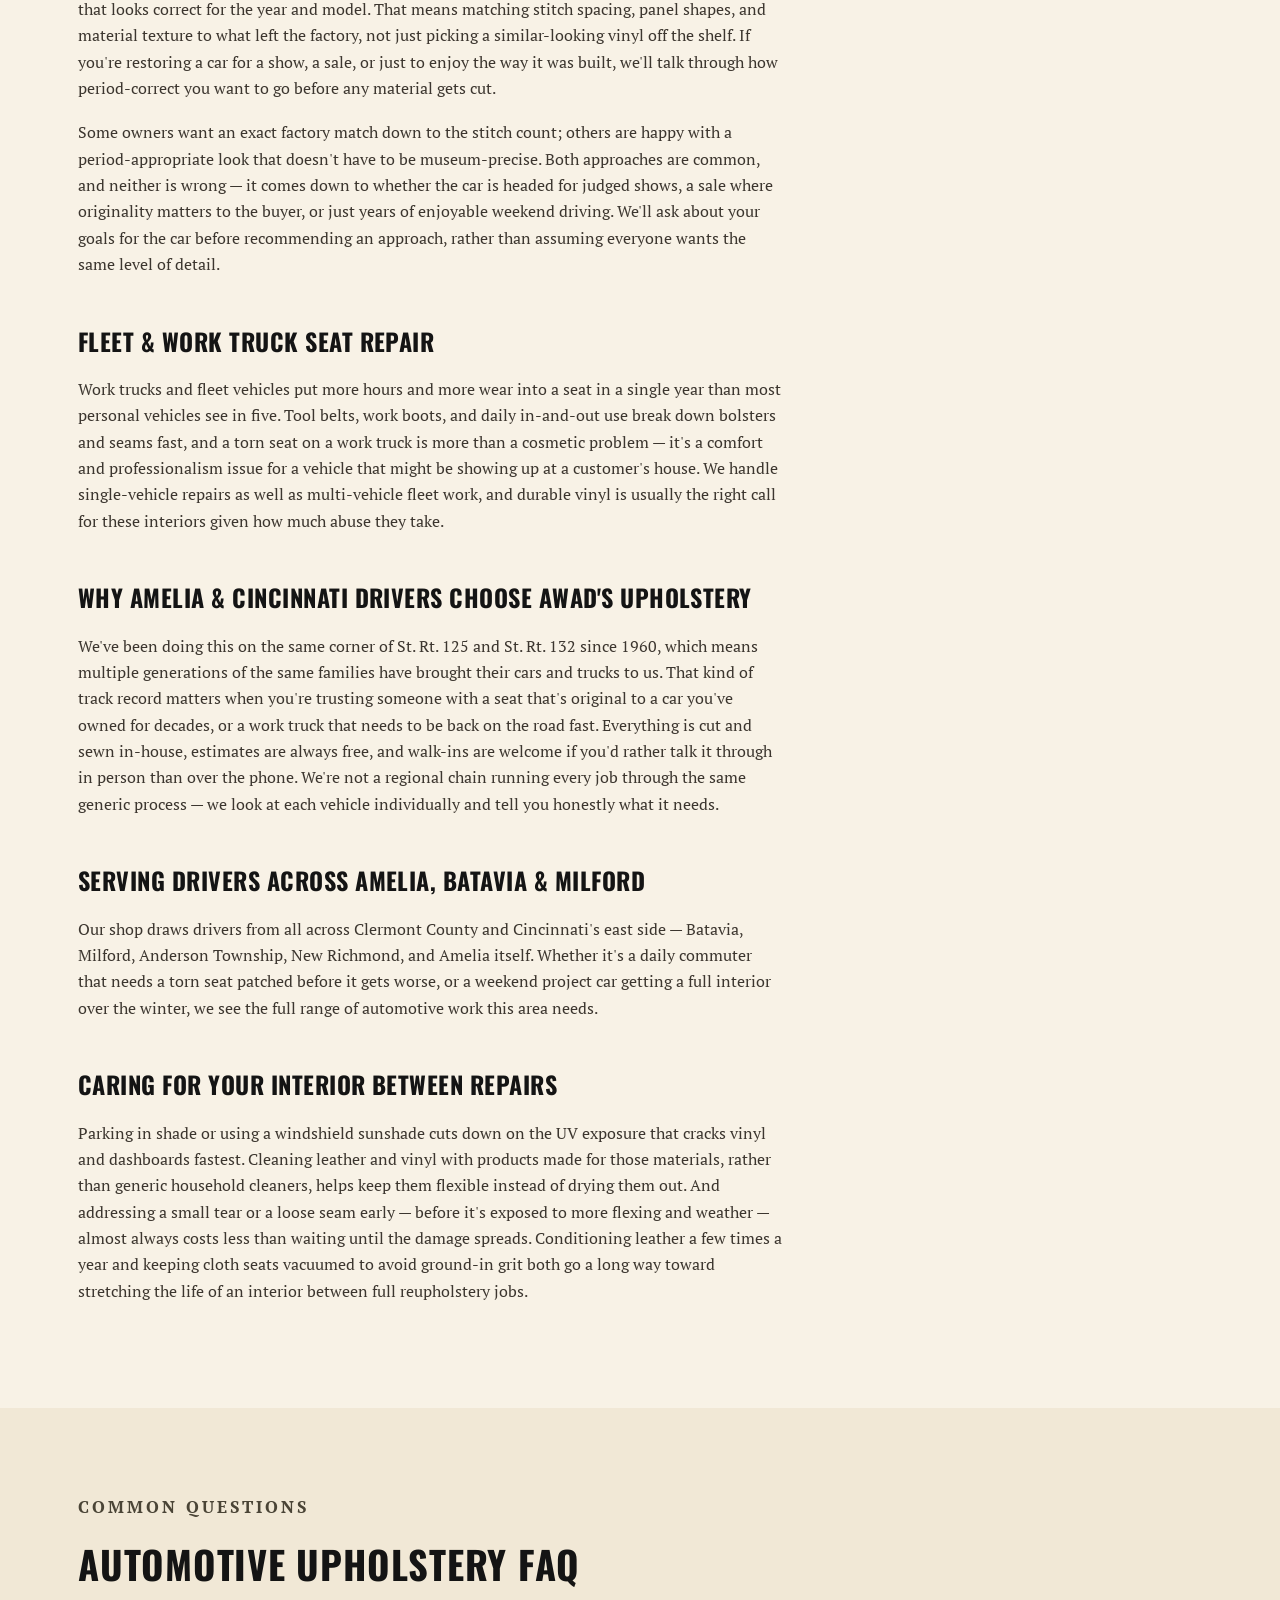
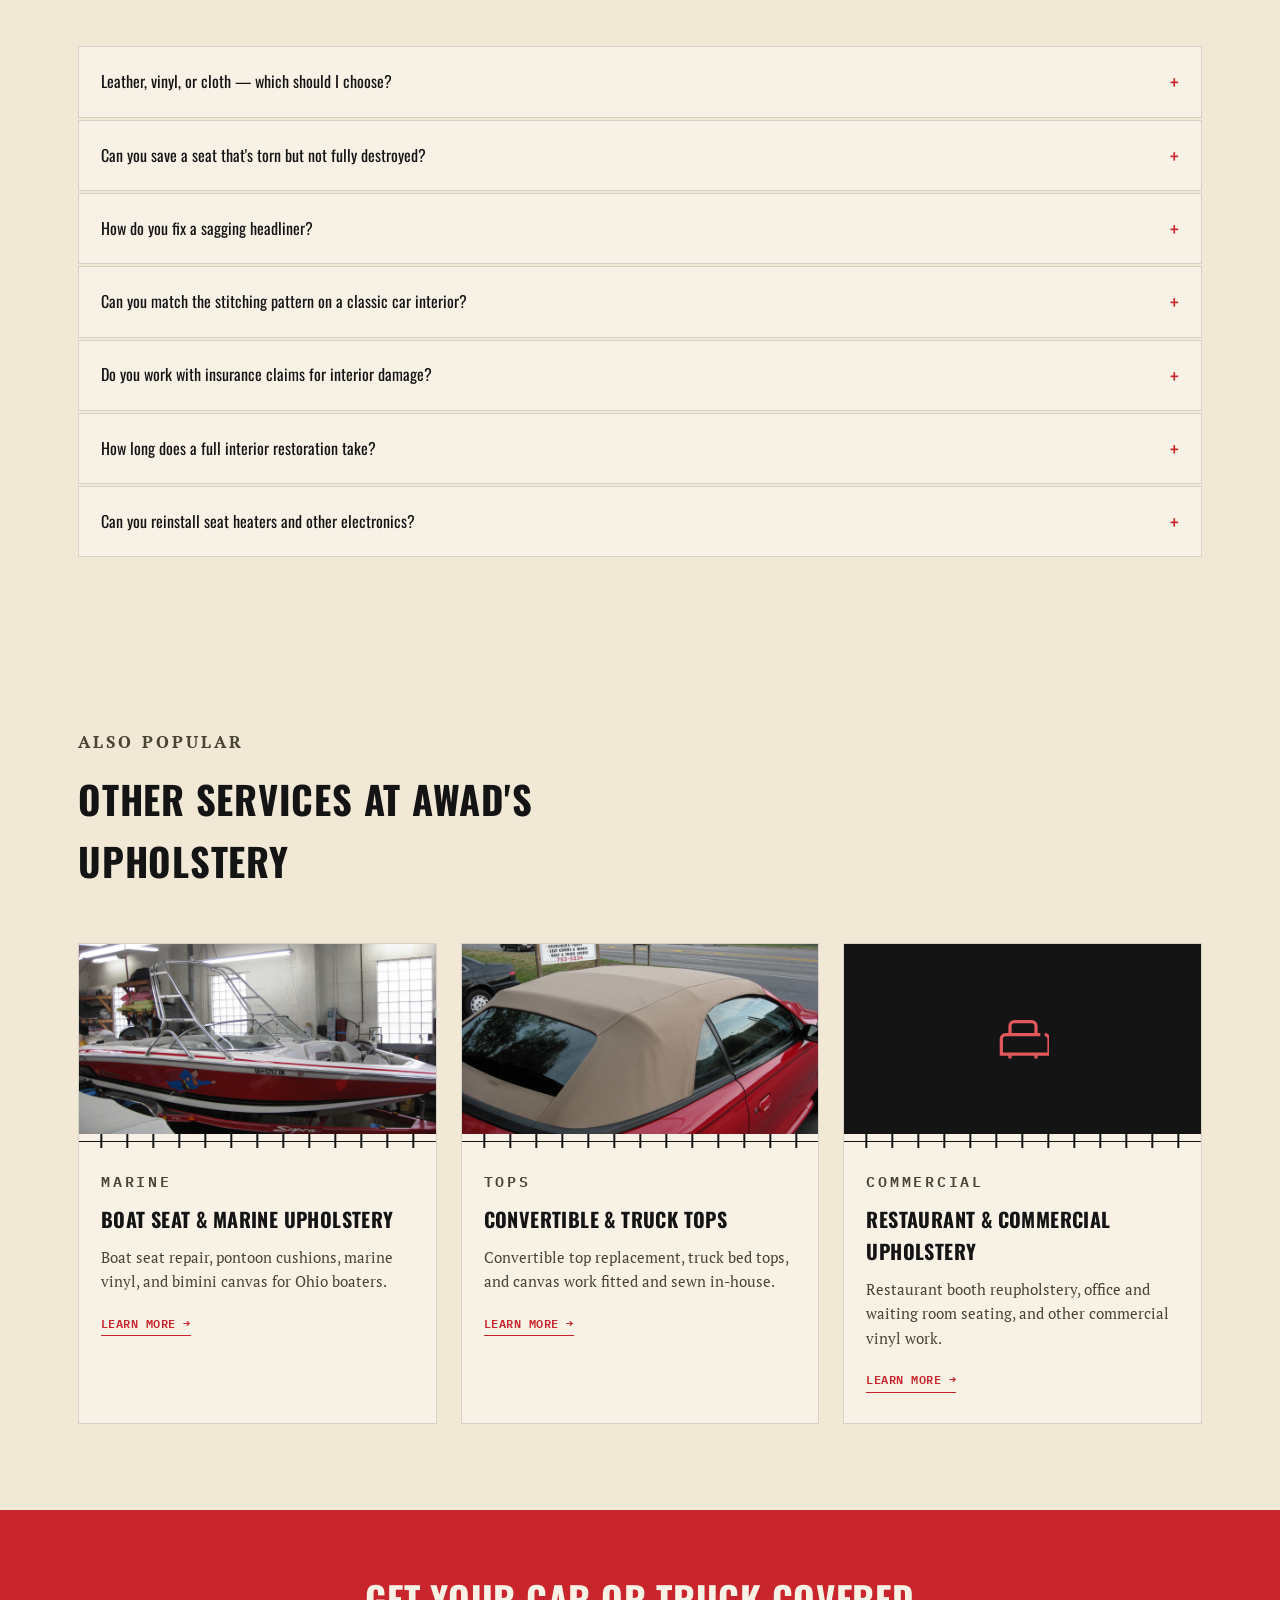
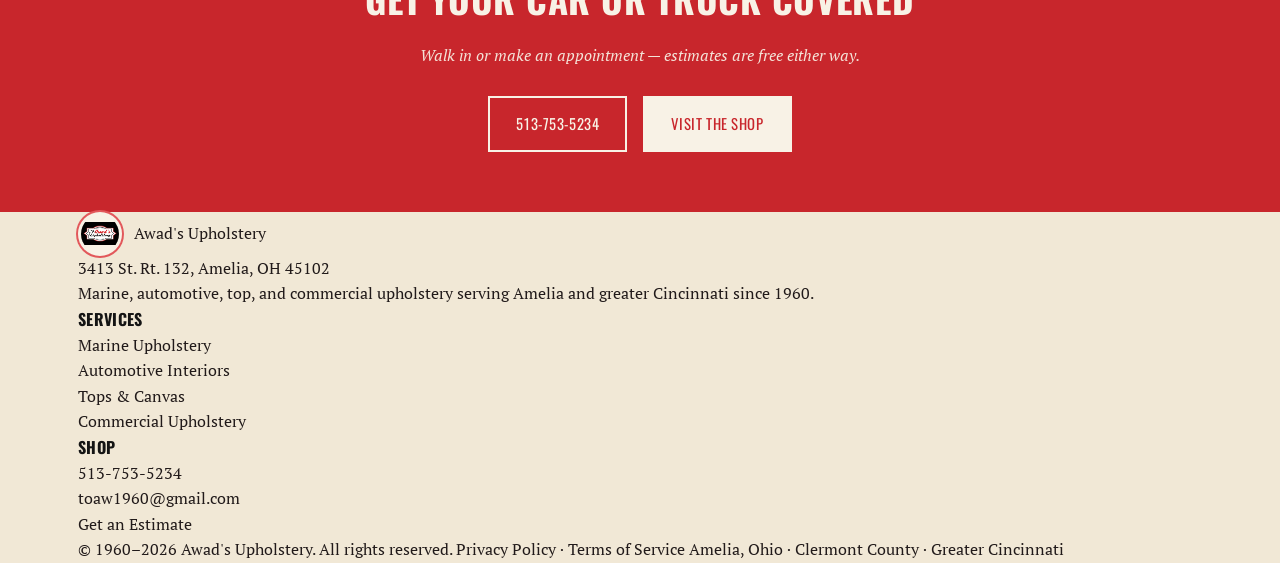
==== commit f8c77b8b: "Add Privacy Policy and Terms of Service pages for A2P/GHL registration Both pages include explicit S" ====
--- a/automotive-upholstery.html
+++ b/automotive-upholstery.html
@@ -6,12 +6,12 @@
 <title>Automotive Upholstery & Car Interior Repair in Amelia, OH | Awad's Upholstery</title>
 <meta name="description" content="Car and truck seat upholstery, headliners, door panels, and full interior restorations at Awad's Upholstery in Amelia, Ohio. Serving Cincinnati drivers since 1960. Free estimates.">
 <meta name="keywords" content="auto upholstery Amelia Ohio, car seat repair Cincinnati, headliner repair Ohio, door panel replacement, car interior restoration Clermont County, truck seat upholstery Batavia Ohio, classic car interior restoration Ohio">
-<link rel="canonical" href="https://www.awadsupholstery.com/automotive-upholstery.html">
+<link rel="canonical" href="https://www.awadsupholstery.com/automotive-upholstery">
 
 <meta property="og:type" content="website">
 <meta property="og:title" content="Automotive Upholstery & Car Interior Repair | Awad's Upholstery">
 <meta property="og:description" content="Car and truck seat upholstery, headliners, door panels, and full interior restorations in Amelia, Ohio since 1960.">
-<meta property="og:url" content="https://www.awadsupholstery.com/automotive-upholstery.html">
+<meta property="og:url" content="https://www.awadsupholstery.com/automotive-upholstery">
 
 <link rel="preconnect" href="https://fonts.googleapis.com">
 <link rel="preconnect" href="https://fonts.gstatic.com" crossorigin>
@@ -39,7 +39,7 @@
     }
   },
   "areaServed": ["Amelia OH","Cincinnati OH","Batavia OH","Milford OH","New Richmond OH","Anderson Township OH","Clermont County OH"],
-  "url": "https://www.awadsupholstery.com/automotive-upholstery.html"
+  "url": "https://www.awadsupholstery.com/automotive-upholstery"
 }
 </script>
 </head>
@@ -47,24 +47,24 @@
 
 <header>
   <div class="nav-row">
-    <a href="index.html" class="logo">
+    <a href="/" class="logo">
       <span class="logo-badge"><img src="images/logo-badge.png" alt="Awad's Upholstery logo"></span>
       <span class="logo-text">AWAD'S UPHOLSTERY<span>AMELIA, OHIO · EST. 1960</span></span>
     </a>
     <nav>
       <ul>
         <li class="has-dropdown">
-          <a href="index.html#services">Services</a>
+          <a href="/#services">Services</a>
           <ul class="dropdown">
-            <li><a href="marine-upholstery.html">Marine Upholstery</a></li>
-            <li><a href="automotive-upholstery.html">Automotive Upholstery</a></li>
-            <li><a href="convertible-truck-tops.html">Convertible &amp; Truck Tops</a></li>
-            <li><a href="commercial-upholstery.html">Commercial Upholstery</a></li>
+            <li><a href="marine-upholstery">Marine Upholstery</a></li>
+            <li><a href="automotive-upholstery">Automotive Upholstery</a></li>
+            <li><a href="convertible-truck-tops">Convertible &amp; Truck Tops</a></li>
+            <li><a href="commercial-upholstery">Commercial Upholstery</a></li>
           </ul>
         </li>
-        <li><a href="index.html#about">About</a></li>
-        <li><a href="index.html#area">Service Area</a></li>
-        <li><a href="index.html#contact">Contact</a></li>
+        <li><a href="/#about">About</a></li>
+        <li><a href="/#area">Service Area</a></li>
+        <li><a href="/#contact">Contact</a></li>
       </ul>
     </nav>
     <a class="nav-phone" href="tel:+15137535234">☎ 513-753-5234</a>
@@ -73,7 +73,7 @@
 </header>
 
 <div class="breadcrumb">
-  <div class="wrap"><a href="index.html">Home</a><span class="sep">/</span><a href="index.html#services">Services</a><span class="sep">/</span>Automotive Upholstery</div>
+  <div class="wrap"><a href="/">Home</a><span class="sep">/</span><a href="/#services">Services</a><span class="sep">/</span>Automotive Upholstery</div>
 </div>
 
 <section class="hero page-hero">
@@ -84,7 +84,7 @@
       <p class="lede">Seat upholstery, headliners, door panels, carpet, and full interior restorations — cut and sewn in-house for drivers across Amelia and greater Cincinnati since 1960.</p>
       <div class="cta-row">
         <a href="tel:+15137535234" class="btn btn-rust">Call for a Free Estimate</a>
-        <a href="index.html#contact" class="btn btn-outline">Request an Estimate</a>
+        <a href="/#contact" class="btn btn-outline">Request an Estimate</a>
       </div>
       <div class="hero-badges">
         <span class="badge">Family Owned Since 1960</span>
@@ -170,11 +170,11 @@
       <h3>Get a Free Automotive Upholstery Estimate</h3>
       <p>Bring your car or truck by the shop — most estimates take just a few minutes, no appointment required.</p>
       <a href="tel:+15137535234" class="btn btn-rust">Call 513-753-5234</a>
-      <a href="index.html#contact" class="btn btn-outline">Request Online</a>
+      <a href="/#contact" class="btn btn-outline">Request Online</a>
       <ul>
-        <li><a href="marine-upholstery.html">Marine Upholstery →</a></li>
-        <li><a href="convertible-truck-tops.html">Convertible &amp; Truck Tops →</a></li>
-        <li><a href="commercial-upholstery.html">Commercial Upholstery →</a></li>
+        <li><a href="marine-upholstery">Marine Upholstery →</a></li>
+        <li><a href="convertible-truck-tops">Convertible &amp; Truck Tops →</a></li>
+        <li><a href="commercial-upholstery">Commercial Upholstery →</a></li>
       </ul>
     </aside>
   </div>
@@ -227,35 +227,35 @@
     </div>
     <div class="related-grid">
       <div class="service-card">
-        <a href="marine-upholstery.html"><div class="service-media"><img src="images/marine-boat.jpg" alt="Boat seat and marine upholstery repair at Awad's Upholstery"></div></a>
+        <a href="marine-upholstery"><div class="service-media"><img src="images/marine-boat.jpg" alt="Boat seat and marine upholstery repair at Awad's Upholstery"></div></a>
         <div class="stitch navy"></div>
         <div class="service-body">
           <p class="eyebrow">Marine</p>
-          <h3><a href="marine-upholstery.html">Boat Seat &amp; Marine Upholstery</a></h3>
+          <h3><a href="marine-upholstery">Boat Seat &amp; Marine Upholstery</a></h3>
           <p>Boat seat repair, pontoon cushions, marine vinyl, and bimini canvas for Ohio boaters.</p>
-          <a href="marine-upholstery.html" class="card-link">Learn More →</a>
+          <a href="marine-upholstery" class="card-link">Learn More →</a>
         </div>
       </div>
       <div class="service-card">
-        <a href="convertible-truck-tops.html"><div class="service-media"><img src="images/tops-convertible.jpg" alt="Convertible top replacement at Awad's Upholstery in Amelia, Ohio"></div></a>
+        <a href="convertible-truck-tops"><div class="service-media"><img src="images/tops-convertible.jpg" alt="Convertible top replacement at Awad's Upholstery in Amelia, Ohio"></div></a>
         <div class="stitch navy"></div>
         <div class="service-body">
           <p class="eyebrow">Tops</p>
-          <h3><a href="convertible-truck-tops.html">Convertible &amp; Truck Tops</a></h3>
+          <h3><a href="convertible-truck-tops">Convertible &amp; Truck Tops</a></h3>
           <p>Convertible top replacement, truck bed tops, and canvas work fitted and sewn in-house.</p>
-          <a href="convertible-truck-tops.html" class="card-link">Learn More →</a>
+          <a href="convertible-truck-tops" class="card-link">Learn More →</a>
         </div>
       </div>
       <div class="service-card">
-        <a href="commercial-upholstery.html"><div class="service-media icon">
+        <a href="commercial-upholstery"><div class="service-media icon">
           <svg viewBox="0 0 24 24" fill="none" stroke="currentColor" stroke-width="1.5"><path d="M4 10h16M4 10a2 2 0 00-2 2v7h2m18-9a2 2 0 012 2v7h-2M6 19v2m12-2v2M6 10V6a2 2 0 012-2h8a2 2 0 012 2v4M2 19h20"/></svg>
         </div></a>
         <div class="stitch navy"></div>
         <div class="service-body">
           <p class="eyebrow">Commercial</p>
-          <h3><a href="commercial-upholstery.html">Restaurant &amp; Commercial Upholstery</a></h3>
+          <h3><a href="commercial-upholstery">Restaurant &amp; Commercial Upholstery</a></h3>
           <p>Restaurant booth reupholstery, office and waiting room seating, and other commercial vinyl work.</p>
-          <a href="commercial-upholstery.html" class="card-link">Learn More →</a>
+          <a href="commercial-upholstery" class="card-link">Learn More →</a>
         </div>
       </div>
     </div>
@@ -268,7 +268,7 @@
     <p>Walk in or make an appointment — estimates are free either way.</p>
     <div class="cta-row">
       <a href="tel:+15137535234" class="btn btn-outline">513-753-5234</a>
-      <a href="index.html#contact" class="btn" style="background:var(--canvas-light); color:var(--rust); border-color:var(--canvas-light);">Visit the Shop</a>
+      <a href="/#contact" class="btn" style="background:var(--canvas-light); color:var(--rust); border-color:var(--canvas-light);">Visit the Shop</a>
     </div>
   </div>
 </div>
@@ -287,10 +287,10 @@
       <div>
         <h4>Services</h4>
         <ul>
-          <li><a href="marine-upholstery.html">Marine Upholstery</a></li>
-          <li><a href="automotive-upholstery.html">Automotive Interiors</a></li>
-          <li><a href="convertible-truck-tops.html">Tops &amp; Canvas</a></li>
-          <li><a href="commercial-upholstery.html">Commercial Upholstery</a></li>
+          <li><a href="marine-upholstery">Marine Upholstery</a></li>
+          <li><a href="automotive-upholstery">Automotive Interiors</a></li>
+          <li><a href="convertible-truck-tops">Tops &amp; Canvas</a></li>
+          <li><a href="commercial-upholstery">Commercial Upholstery</a></li>
         </ul>
       </div>
       <div>
@@ -298,12 +298,13 @@
         <ul>
           <li><a href="tel:+15137535234">513-753-5234</a></li>
           <li><a href="mailto:toaw1960@gmail.com">toaw1960@gmail.com</a></li>
-          <li><a href="index.html#contact">Get an Estimate</a></li>
+          <li><a href="/#contact">Get an Estimate</a></li>
         </ul>
       </div>
     </div>
     <div class="footer-bottom">
       <span>© 1960–2026 Awad's Upholstery. All rights reserved.</span>
+      <span><a href="privacy-policy">Privacy Policy</a> · <a href="terms-of-service">Terms of Service</a></span>
       <span>Amelia, Ohio · Clermont County · Greater Cincinnati</span>
     </div>
   </div>
